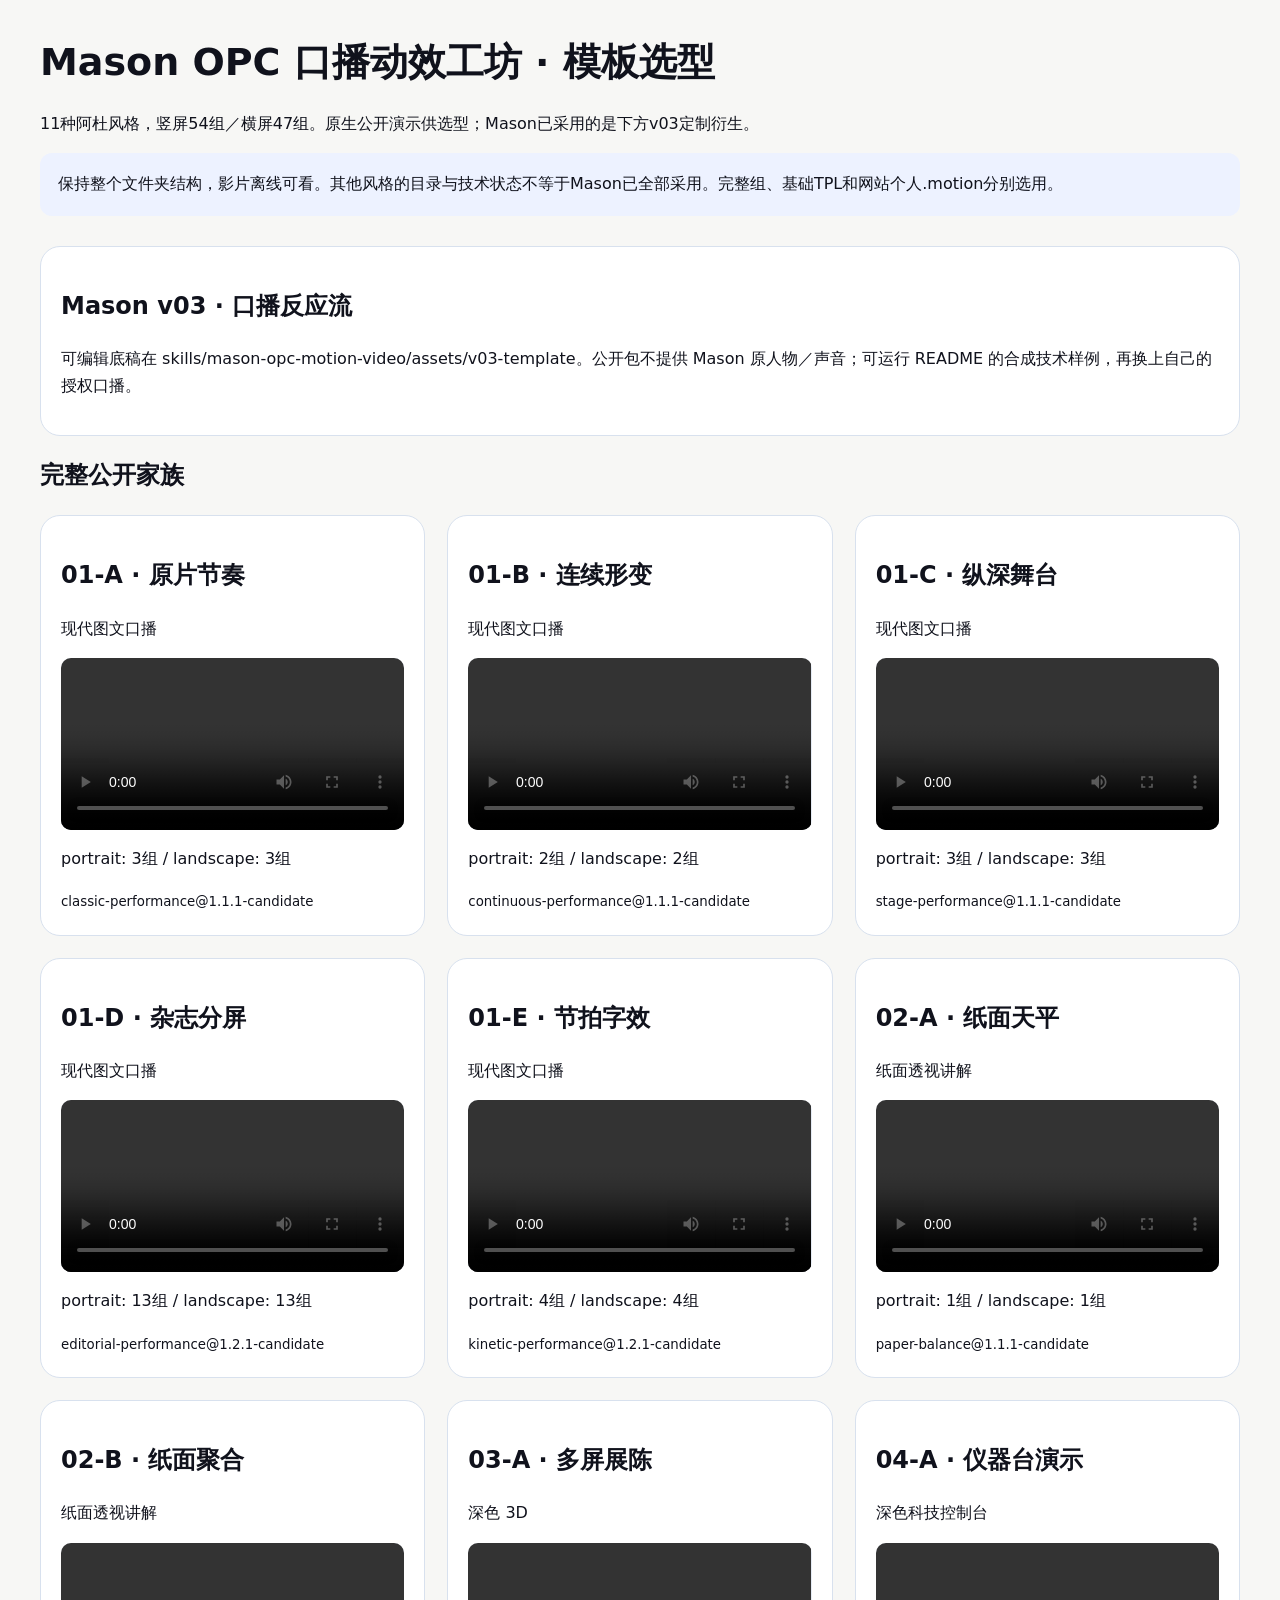
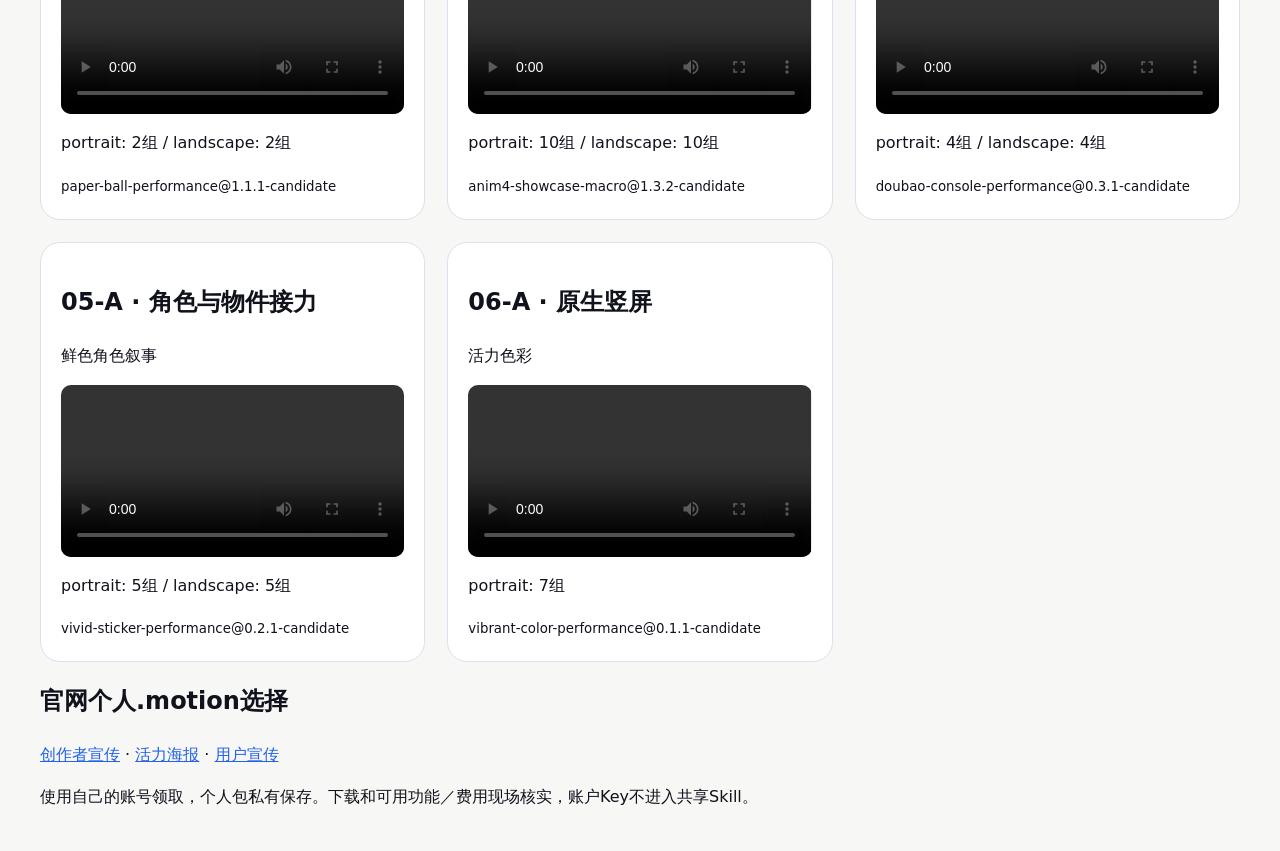
==== 模板选型.html @ 33e4b170 "Publish Mason OPC motion workflow with complete Adu templates and safe installation" ====
<!doctype html><html lang="zh-CN"><meta charset="utf-8"><meta name="viewport" content="width=device-width,initial-scale=1"><title>Mason OPC 口播动效工坊 · 模板选型</title><style>body{margin:0;background:#f7f7f5;color:#10121c;font:16px/1.65 system-ui,sans-serif}main{max-width:1200px;margin:40px auto;padding:0 24px}h1{font-size:38px;line-height:1.2}a{color:#2462ea}.grid{display:grid;grid-template-columns:repeat(auto-fit,minmax(300px,1fr));gap:22px}article{background:white;border:1px solid #d8e1ee;border-radius:20px;padding:20px}h2{font-size:24px}video{display:block;width:100%;max-height:420px;background:#e5ebf4;border-radius:10px}small{word-break:break-all}header{margin-bottom:30px}.notice{padding:18px;background:#edf2ff;border-radius:12px}</style><main><header><h1>Mason OPC 口播动效工坊 · 模板选型</h1><p>11种阿杜风格，竖屏54组／横屏47组。原生公开演示供选型；Mason已采用的是下方v03定制衍生。</p><p class="notice">保持整个文件夹结构，影片离线可看。其他风格的目录与技术状态不等于Mason已全部采用。完整组、基础TPL和网站个人.motion分别选用。</p></header><article><h2>Mason v03 · 口播反应流</h2><p>可编辑底稿在 skills/mason-opc-motion-video/assets/v03-template。公开包不提供 Mason 原人物／声音；可运行 README 的合成技术样例，再换上自己的授权口播。</p></article><h2>完整公开家族</h2><div class="grid"><article><h2>01-A · 原片节奏</h2><p>现代图文口播</p><video controls preload="metadata" src="dependencies/adu-motion-video/assets/demos/01-A.mp4"></video><p>portrait: 3组 / landscape: 3组</p><small>classic-performance@1.1.1-candidate</small></article><article><h2>01-B · 连续形变</h2><p>现代图文口播</p><video controls preload="metadata" src="dependencies/adu-motion-video/assets/demos/01-B.mp4"></video><p>portrait: 2组 / landscape: 2组</p><small>continuous-performance@1.1.1-candidate</small></article><article><h2>01-C · 纵深舞台</h2><p>现代图文口播</p><video controls preload="metadata" src="dependencies/adu-motion-video/assets/demos/01-C.mp4"></video><p>portrait: 3组 / landscape: 3组</p><small>stage-performance@1.1.1-candidate</small></article><article><h2>01-D · 杂志分屏</h2><p>现代图文口播</p><video controls preload="metadata" src="dependencies/adu-motion-video/assets/demos/01-D.mp4"></video><p>portrait: 13组 / landscape: 13组</p><small>editorial-performance@1.2.1-candidate</small></article><article><h2>01-E · 节拍字效</h2><p>现代图文口播</p><video controls preload="metadata" src="dependencies/adu-motion-video/assets/demos/01-E.mp4"></video><p>portrait: 4组 / landscape: 4组</p><small>kinetic-performance@1.2.1-candidate</small></article><article><h2>02-A · 纸面天平</h2><p>纸面透视讲解</p><video controls preload="metadata" src="dependencies/adu-motion-video/assets/demos/02-A.mp4"></video><p>portrait: 1组 / landscape: 1组</p><small>paper-balance@1.1.1-candidate</small></article><article><h2>02-B · 纸面聚合</h2><p>纸面透视讲解</p><video controls preload="metadata" src="dependencies/adu-motion-video/assets/demos/02-B.mp4"></video><p>portrait: 2组 / landscape: 2组</p><small>paper-ball-performance@1.1.1-candidate</small></article><article><h2>03-A · 多屏展陈</h2><p>深色 3D</p><video controls preload="metadata" src="dependencies/adu-motion-video/assets/demos/03-A.mp4"></video><p>portrait: 10组 / landscape: 10组</p><small>anim4-showcase-macro@1.3.2-candidate</small></article><article><h2>04-A · 仪器台演示</h2><p>深色科技控制台</p><video controls preload="metadata" src="dependencies/adu-motion-video/assets/demos/04-A.mp4"></video><p>portrait: 4组 / landscape: 4组</p><small>doubao-console-performance@0.3.1-candidate</small></article><article><h2>05-A · 角色与物件接力</h2><p>鲜色角色叙事</p><video controls preload="metadata" src="dependencies/adu-motion-video/assets/demos/05-A.mp4"></video><p>portrait: 5组 / landscape: 5组</p><small>vivid-sticker-performance@0.2.1-candidate</small></article><article><h2>06-A · 原生竖屏</h2><p>活力色彩</p><video controls preload="metadata" src="dependencies/adu-motion-video/assets/demos/06-A.mp4"></video><p>portrait: 7组</p><small>vibrant-color-performance@0.1.1-candidate</small></article></div><h2>官网个人.motion选择</h2><p><a href="https://motiongit.com/@motiongit/motiongit-promo-creator">创作者宣传</a> · <a href="https://motiongit.com/@adunext/vibrant-poster">活力海报</a> · <a href="https://motiongit.com/@motiongit/motiongit-promo-user">用户宣传</a></p><p>使用自己的账号领取，个人包私有保存。下载和可用功能／费用现场核实，账户Key不进入共享Skill。</p></main></html>
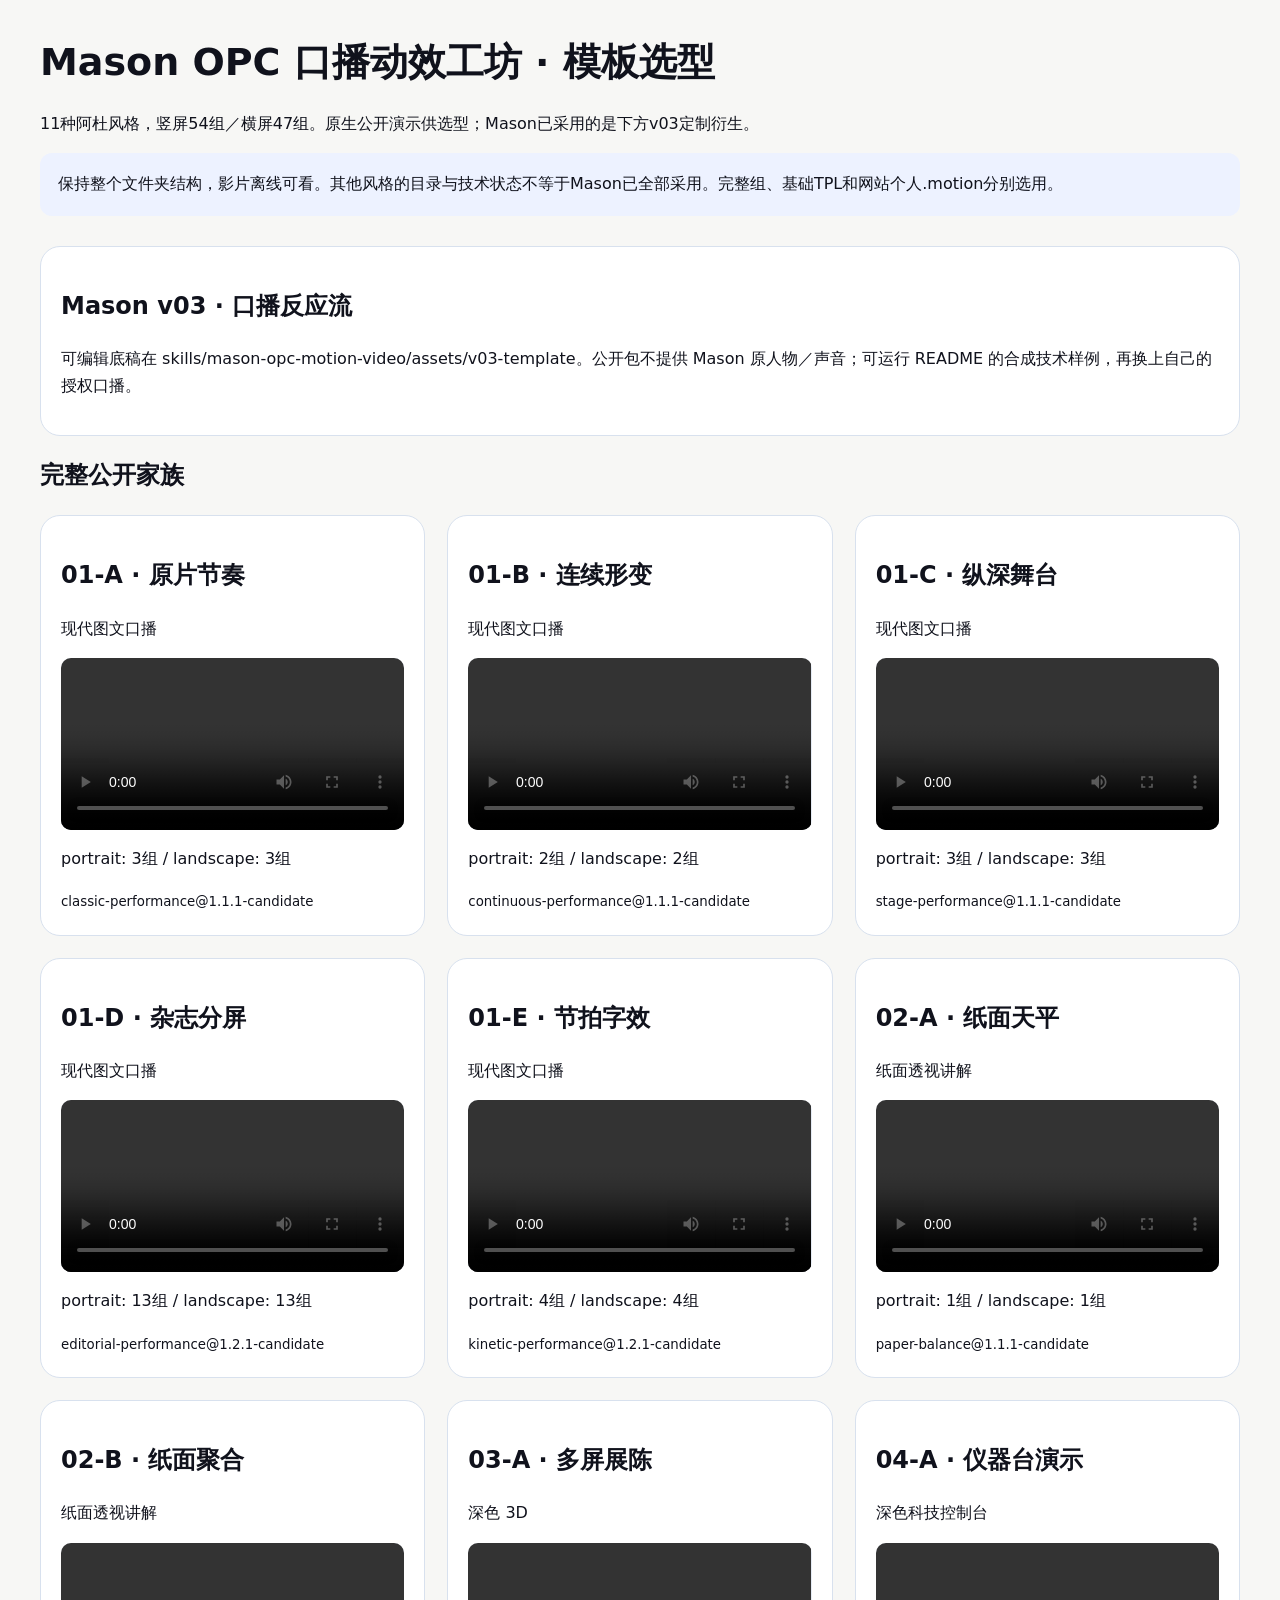
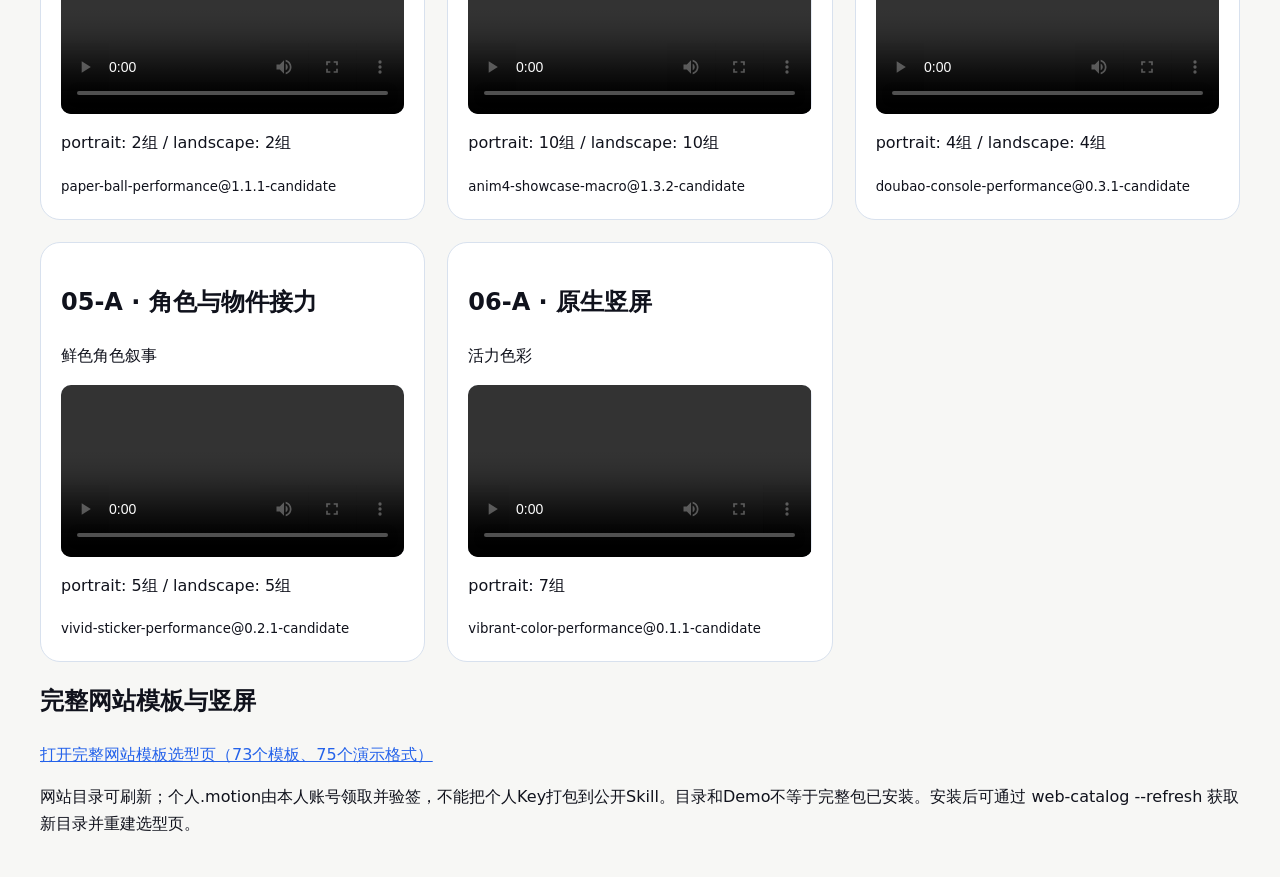
==== commit 830836cd: "Update Adu motion family and website template catalog" ====
--- a/模板选型.html
+++ b/模板选型.html
@@ -1 +1 @@
-<!doctype html><html lang="zh-CN"><meta charset="utf-8"><meta name="viewport" content="width=device-width,initial-scale=1"><title>Mason OPC 口播动效工坊 · 模板选型</title><style>body{margin:0;background:#f7f7f5;color:#10121c;font:16px/1.65 system-ui,sans-serif}main{max-width:1200px;margin:40px auto;padding:0 24px}h1{font-size:38px;line-height:1.2}a{color:#2462ea}.grid{display:grid;grid-template-columns:repeat(auto-fit,minmax(300px,1fr));gap:22px}article{background:white;border:1px solid #d8e1ee;border-radius:20px;padding:20px}h2{font-size:24px}video{display:block;width:100%;max-height:420px;background:#e5ebf4;border-radius:10px}small{word-break:break-all}header{margin-bottom:30px}.notice{padding:18px;background:#edf2ff;border-radius:12px}</style><main><header><h1>Mason OPC 口播动效工坊 · 模板选型</h1><p>11种阿杜风格，竖屏54组／横屏47组。原生公开演示供选型；Mason已采用的是下方v03定制衍生。</p><p class="notice">保持整个文件夹结构，影片离线可看。其他风格的目录与技术状态不等于Mason已全部采用。完整组、基础TPL和网站个人.motion分别选用。</p></header><article><h2>Mason v03 · 口播反应流</h2><p>可编辑底稿在 skills/mason-opc-motion-video/assets/v03-template。公开包不提供 Mason 原人物／声音；可运行 README 的合成技术样例，再换上自己的授权口播。</p></article><h2>完整公开家族</h2><div class="grid"><article><h2>01-A · 原片节奏</h2><p>现代图文口播</p><video controls preload="metadata" src="dependencies/adu-motion-video/assets/demos/01-A.mp4"></video><p>portrait: 3组 / landscape: 3组</p><small>classic-performance@1.1.1-candidate</small></article><article><h2>01-B · 连续形变</h2><p>现代图文口播</p><video controls preload="metadata" src="dependencies/adu-motion-video/assets/demos/01-B.mp4"></video><p>portrait: 2组 / landscape: 2组</p><small>continuous-performance@1.1.1-candidate</small></article><article><h2>01-C · 纵深舞台</h2><p>现代图文口播</p><video controls preload="metadata" src="dependencies/adu-motion-video/assets/demos/01-C.mp4"></video><p>portrait: 3组 / landscape: 3组</p><small>stage-performance@1.1.1-candidate</small></article><article><h2>01-D · 杂志分屏</h2><p>现代图文口播</p><video controls preload="metadata" src="dependencies/adu-motion-video/assets/demos/01-D.mp4"></video><p>portrait: 13组 / landscape: 13组</p><small>editorial-performance@1.2.1-candidate</small></article><article><h2>01-E · 节拍字效</h2><p>现代图文口播</p><video controls preload="metadata" src="dependencies/adu-motion-video/assets/demos/01-E.mp4"></video><p>portrait: 4组 / landscape: 4组</p><small>kinetic-performance@1.2.1-candidate</small></article><article><h2>02-A · 纸面天平</h2><p>纸面透视讲解</p><video controls preload="metadata" src="dependencies/adu-motion-video/assets/demos/02-A.mp4"></video><p>portrait: 1组 / landscape: 1组</p><small>paper-balance@1.1.1-candidate</small></article><article><h2>02-B · 纸面聚合</h2><p>纸面透视讲解</p><video controls preload="metadata" src="dependencies/adu-motion-video/assets/demos/02-B.mp4"></video><p>portrait: 2组 / landscape: 2组</p><small>paper-ball-performance@1.1.1-candidate</small></article><article><h2>03-A · 多屏展陈</h2><p>深色 3D</p><video controls preload="metadata" src="dependencies/adu-motion-video/assets/demos/03-A.mp4"></video><p>portrait: 10组 / landscape: 10组</p><small>anim4-showcase-macro@1.3.2-candidate</small></article><article><h2>04-A · 仪器台演示</h2><p>深色科技控制台</p><video controls preload="metadata" src="dependencies/adu-motion-video/assets/demos/04-A.mp4"></video><p>portrait: 4组 / landscape: 4组</p><small>doubao-console-performance@0.3.1-candidate</small></article><article><h2>05-A · 角色与物件接力</h2><p>鲜色角色叙事</p><video controls preload="metadata" src="dependencies/adu-motion-video/assets/demos/05-A.mp4"></video><p>portrait: 5组 / landscape: 5组</p><small>vivid-sticker-performance@0.2.1-candidate</small></article><article><h2>06-A · 原生竖屏</h2><p>活力色彩</p><video controls preload="metadata" src="dependencies/adu-motion-video/assets/demos/06-A.mp4"></video><p>portrait: 7组</p><small>vibrant-color-performance@0.1.1-candidate</small></article></div><h2>官网个人.motion选择</h2><p><a href="https://motiongit.com/@motiongit/motiongit-promo-creator">创作者宣传</a> · <a href="https://motiongit.com/@adunext/vibrant-poster">活力海报</a> · <a href="https://motiongit.com/@motiongit/motiongit-promo-user">用户宣传</a></p><p>使用自己的账号领取，个人包私有保存。下载和可用功能／费用现场核实，账户Key不进入共享Skill。</p></main></html>
+<!doctype html><html lang="zh-CN"><meta charset="utf-8"><meta name="viewport" content="width=device-width,initial-scale=1"><title>Mason OPC 口播动效工坊 · 模板选型</title><style>body{margin:0;background:#f7f7f5;color:#10121c;font:16px/1.65 system-ui,sans-serif}main{max-width:1200px;margin:40px auto;padding:0 24px}h1{font-size:38px;line-height:1.2}a{color:#2462ea}.grid{display:grid;grid-template-columns:repeat(auto-fit,minmax(300px,1fr));gap:22px}article{background:white;border:1px solid #d8e1ee;border-radius:20px;padding:20px}h2{font-size:24px}video{display:block;width:100%;max-height:420px;background:#e5ebf4;border-radius:10px}small{word-break:break-all}header{margin-bottom:30px}.notice{padding:18px;background:#edf2ff;border-radius:12px}</style><main><header><h1>Mason OPC 口播动效工坊 · 模板选型</h1><p>11种阿杜风格，竖屏54组／横屏47组。原生公开演示供选型；Mason已采用的是下方v03定制衍生。</p><p class="notice">保持整个文件夹结构，影片离线可看。其他风格的目录与技术状态不等于Mason已全部采用。完整组、基础TPL和网站个人.motion分别选用。</p></header><article><h2>Mason v03 · 口播反应流</h2><p>可编辑底稿在 skills/mason-opc-motion-video/assets/v03-template。公开包不提供 Mason 原人物／声音；可运行 README 的合成技术样例，再换上自己的授权口播。</p></article><h2>完整公开家族</h2><div class="grid"><article><h2>01-A · 原片节奏</h2><p>现代图文口播</p><video controls preload="metadata" src="dependencies/adu-motion-video/assets/demos/01-A.mp4"></video><p>portrait: 3组 / landscape: 3组</p><small>classic-performance@1.1.1-candidate</small></article><article><h2>01-B · 连续形变</h2><p>现代图文口播</p><video controls preload="metadata" src="dependencies/adu-motion-video/assets/demos/01-B.mp4"></video><p>portrait: 2组 / landscape: 2组</p><small>continuous-performance@1.1.1-candidate</small></article><article><h2>01-C · 纵深舞台</h2><p>现代图文口播</p><video controls preload="metadata" src="dependencies/adu-motion-video/assets/demos/01-C.mp4"></video><p>portrait: 3组 / landscape: 3组</p><small>stage-performance@1.1.1-candidate</small></article><article><h2>01-D · 杂志分屏</h2><p>现代图文口播</p><video controls preload="metadata" src="dependencies/adu-motion-video/assets/demos/01-D.mp4"></video><p>portrait: 13组 / landscape: 13组</p><small>editorial-performance@1.2.1-candidate</small></article><article><h2>01-E · 节拍字效</h2><p>现代图文口播</p><video controls preload="metadata" src="dependencies/adu-motion-video/assets/demos/01-E.mp4"></video><p>portrait: 4组 / landscape: 4组</p><small>kinetic-performance@1.2.1-candidate</small></article><article><h2>02-A · 纸面天平</h2><p>纸面透视讲解</p><video controls preload="metadata" src="dependencies/adu-motion-video/assets/demos/02-A.mp4"></video><p>portrait: 1组 / landscape: 1组</p><small>paper-balance@1.1.1-candidate</small></article><article><h2>02-B · 纸面聚合</h2><p>纸面透视讲解</p><video controls preload="metadata" src="dependencies/adu-motion-video/assets/demos/02-B.mp4"></video><p>portrait: 2组 / landscape: 2组</p><small>paper-ball-performance@1.1.1-candidate</small></article><article><h2>03-A · 多屏展陈</h2><p>深色 3D</p><video controls preload="metadata" src="dependencies/adu-motion-video/assets/demos/03-A.mp4"></video><p>portrait: 10组 / landscape: 10组</p><small>anim4-showcase-macro@1.3.2-candidate</small></article><article><h2>04-A · 仪器台演示</h2><p>深色科技控制台</p><video controls preload="metadata" src="dependencies/adu-motion-video/assets/demos/04-A.mp4"></video><p>portrait: 4组 / landscape: 4组</p><small>doubao-console-performance@0.3.1-candidate</small></article><article><h2>05-A · 角色与物件接力</h2><p>鲜色角色叙事</p><video controls preload="metadata" src="dependencies/adu-motion-video/assets/demos/05-A.mp4"></video><p>portrait: 5组 / landscape: 5组</p><small>vivid-sticker-performance@0.2.1-candidate</small></article><article><h2>06-A · 原生竖屏</h2><p>活力色彩</p><video controls preload="metadata" src="dependencies/adu-motion-video/assets/demos/06-A.mp4"></video><p>portrait: 7组</p><small>vibrant-color-performance@0.1.1-candidate</small></article></div><h2>完整网站模板与竖屏</h2><p><a href="网站模板选型.html">打开完整网站模板选型页（73个模板、75个演示格式）</a></p><p>网站目录可刷新；个人.motion由本人账号领取并验签，不能把个人Key打包到公开Skill。目录和Demo不等于完整包已安装。安装后可通过 web-catalog --refresh 获取新目录并重建选型页。</p></main></html>
